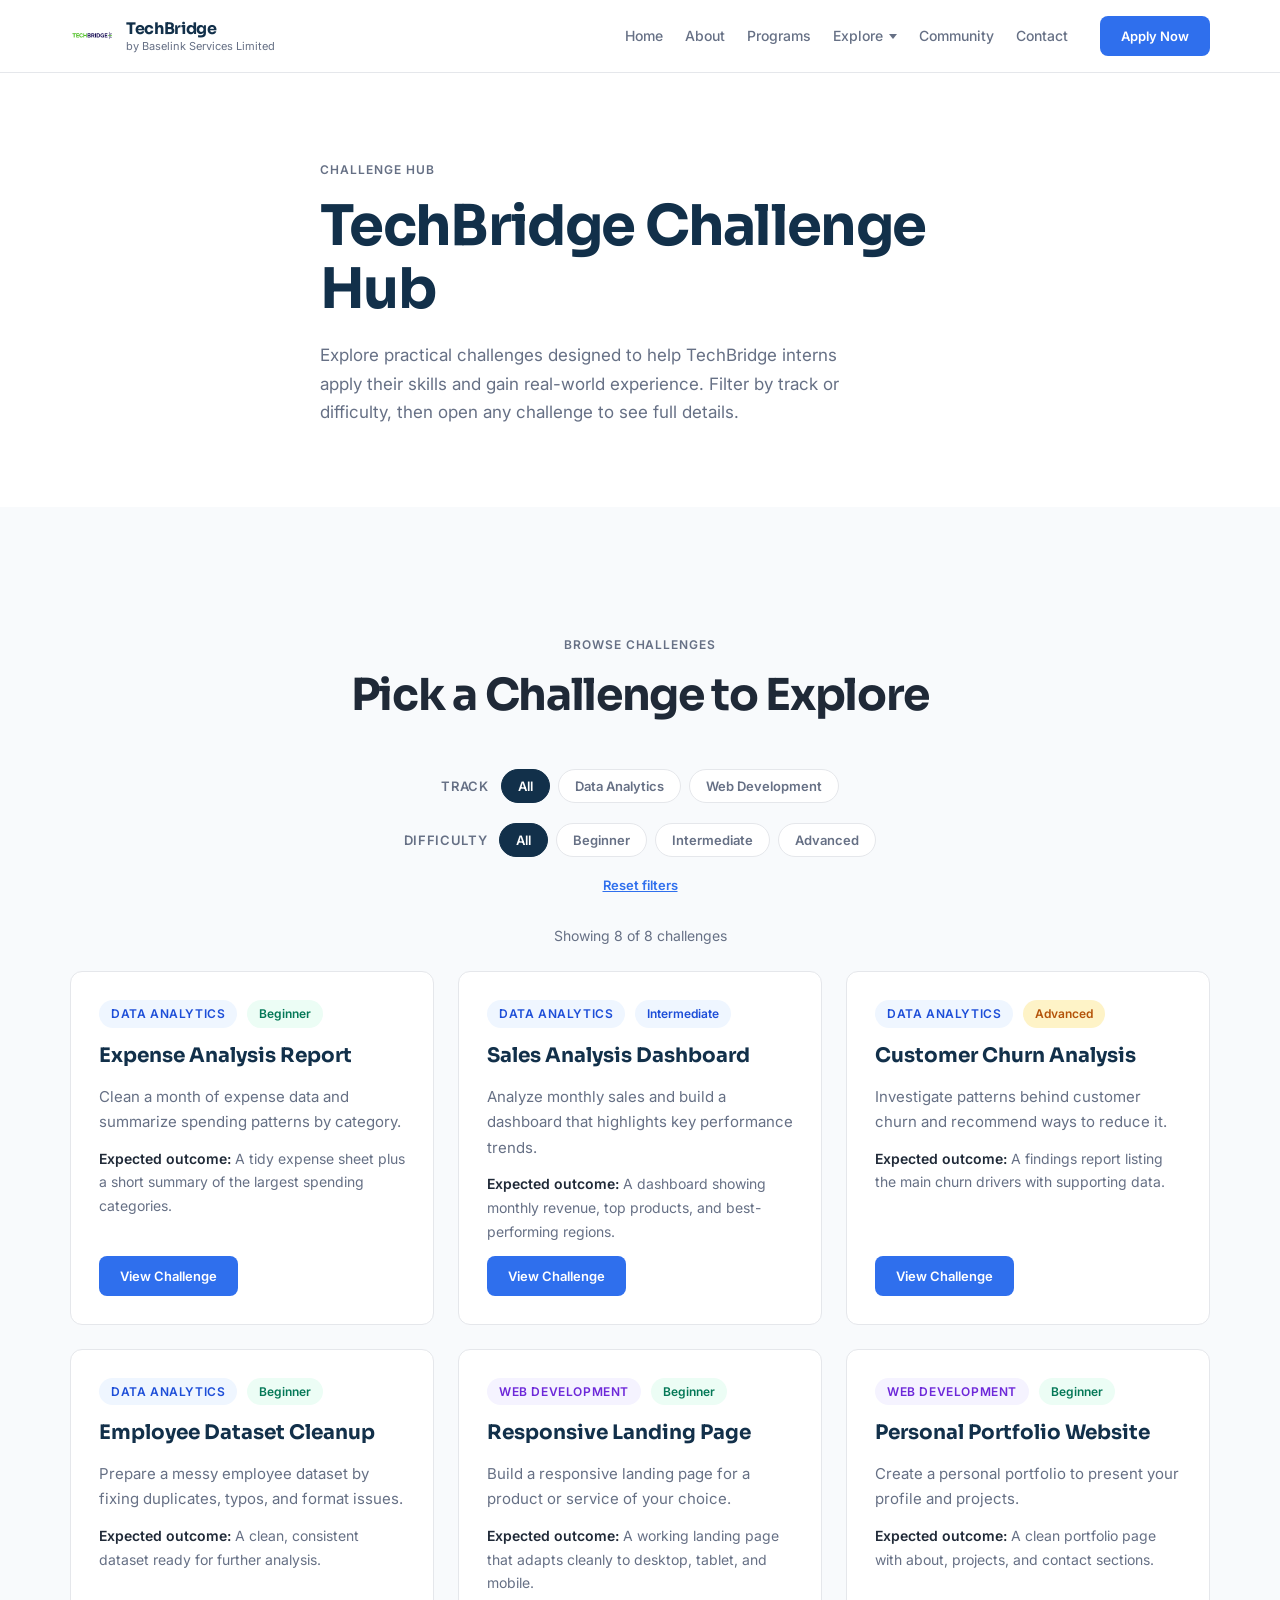
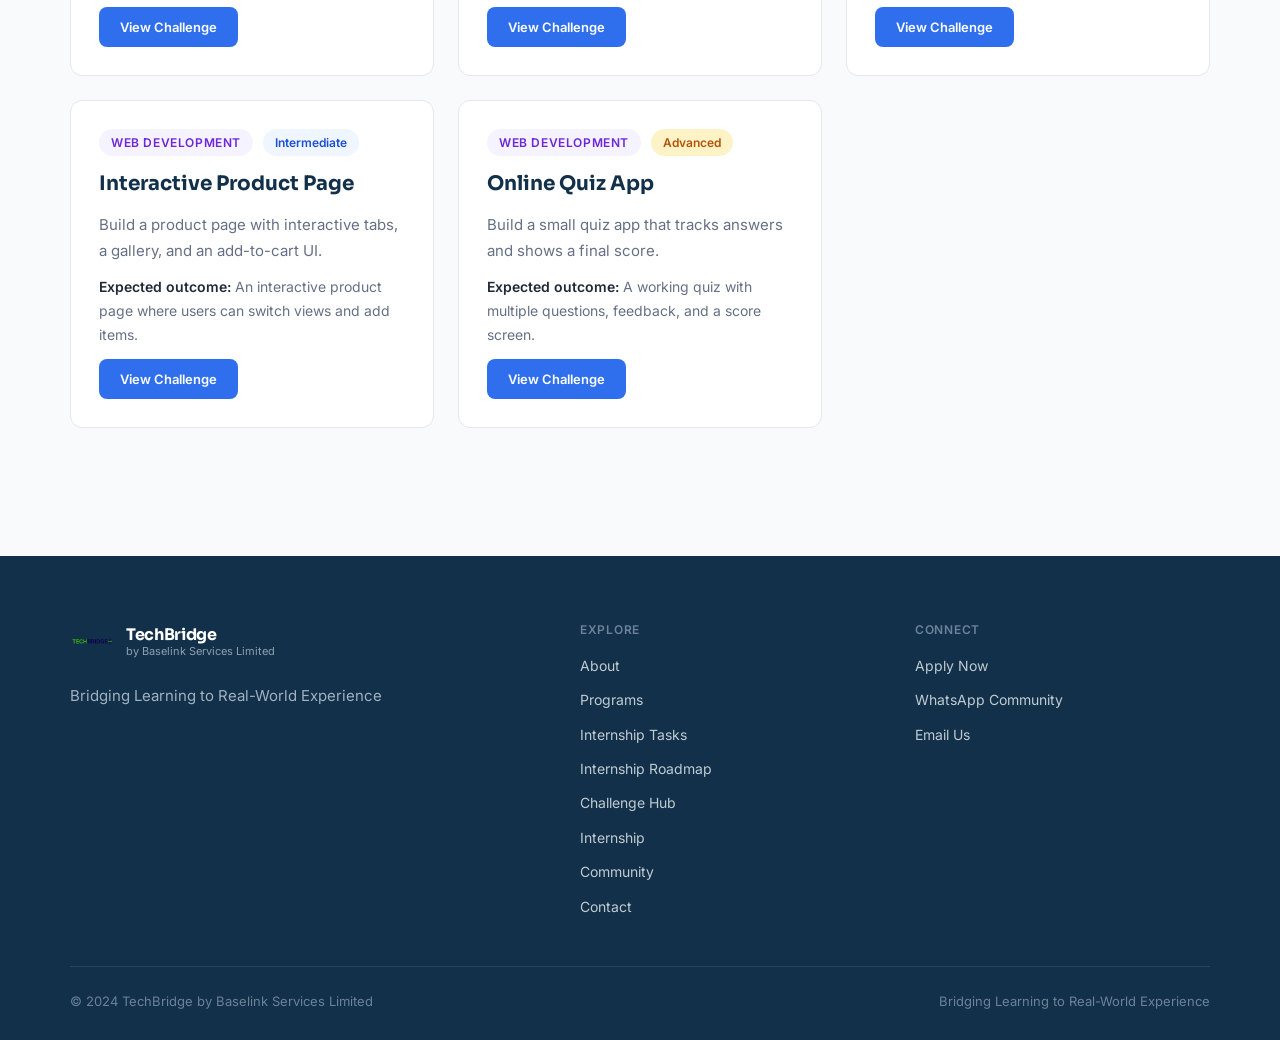
==== challenges.html @ 1da52ec4 "Add interactive challenge hub with filtering and detail modal" ====
<!DOCTYPE html>
<html lang="en">
<head>
  <meta charset="UTF-8" />
  <meta name="viewport" content="width=device-width, initial-scale=1.0" />
  <meta name="description" content="Explore the TechBridge Challenge Hub — practical challenges for Data Analytics and Web Development interns." />
  <title>Challenge Hub | TechBridge</title>
  <link rel="preconnect" href="https://fonts.googleapis.com" />
  <link rel="preconnect" href="https://fonts.gstatic.com" crossorigin />
  <link href="https://fonts.googleapis.com/css2?family=Inter:wght@400;500;600&family=Sora:wght@500;600;700&display=swap" rel="stylesheet" />
  <link rel="stylesheet" href="style.css" />
</head>
<body>

  <header class="site-header" id="top">
    <div class="container nav-wrap">
      <a class="brand" href="index.html" aria-label="TechBridge home">
        <img class="brand-logo" src="images/techbridge-logo.png" alt="TechBridge logo" />
        <span class="brand-text">
          <strong>TechBridge</strong>
          <small>by Baselink Services Limited</small>
        </span>
      </a>

      <input type="checkbox" id="nav-toggle" class="nav-toggle-input" hidden />
      <label for="nav-toggle" class="nav-toggle" aria-label="Toggle navigation">
        <span></span><span></span><span></span>
      </label>

      <nav class="main-nav" aria-label="Main navigation">
        <a href="index.html">Home</a>
        <a href="index.html#about">About</a>
        <a href="programs.html">Programs</a>
        <div class="dropdown-wrap">
          <a class="nav-has-dropdown" role="button" tabindex="0" aria-haspopup="true">Explore</a>
          <div class="dropdown">
            <a href="tasks.html">Tasks</a>
            <a href="roadmap.html">Roadmap</a>
            <a href="challenges.html" class="active">Challenges</a>
            <a href="index.html#internship">Internship</a>
          </div>
        </div>
        <a href="index.html#community">Community</a>
        <a href="index.html#contact">Contact</a>
      </nav>

      <a class="btn btn-primary btn-sm nav-cta" href="https://forms.gle/8EbdSy5ttGfLZfjv5?utm_source=chatgpt.com" target="_blank" rel="noopener noreferrer">
        Apply Now
      </a>
    </div>
  </header>

  <main>

    <section class="pg-hero">
      <div class="container pg-hero-inner reveal">
        <p class="label">CHALLENGE HUB</p>
        <h1>TechBridge Challenge Hub</h1>
        <p class="pg-hero-desc">Explore practical challenges designed to help TechBridge interns apply their skills and gain real-world experience. Filter by track or difficulty, then open any challenge to see full details.</p>
      </div>
    </section>

    <section class="section chhub" id="challenges">
      <div class="container">
        <div class="section-header-centered reveal">
          <p class="label">BROWSE CHALLENGES</p>
          <h2>Pick a Challenge to Explore</h2>
        </div>

        <!-- Filters -->
        <div class="ch-filters reveal">
          <div class="ch-filter-group">
            <span class="ch-filter-label">Track</span>
            <div class="ch-filter-btns" id="track-filter">
              <button class="ch-filter-btn active" type="button" data-track="all">All</button>
              <button class="ch-filter-btn" type="button" data-track="data-analytics">Data Analytics</button>
              <button class="ch-filter-btn" type="button" data-track="web-development">Web Development</button>
            </div>
          </div>
          <div class="ch-filter-group">
            <span class="ch-filter-label">Difficulty</span>
            <div class="ch-filter-btns" id="difficulty-filter">
              <button class="ch-filter-btn active" type="button" data-difficulty="all">All</button>
              <button class="ch-filter-btn" type="button" data-difficulty="beginner">Beginner</button>
              <button class="ch-filter-btn" type="button" data-difficulty="intermediate">Intermediate</button>
              <button class="ch-filter-btn" type="button" data-difficulty="advanced">Advanced</button>
            </div>
          </div>
          <button class="ch-reset" type="button" id="reset-filters">Reset filters</button>
        </div>

        <p class="ch-count reveal" id="ch-count">Showing 8 of 8 challenges</p>

        <!-- Challenge cards render here -->
        <div class="ch-grid reveal-child" id="ch-grid"></div>
        <p class="ch-empty" id="ch-empty" hidden>No challenges match your filters. Try a different combination.</p>
      </div>
    </section>

  </main>

  <!-- Challenge detail modal -->
  <div class="modal" id="modal" hidden>
    <div class="modal-overlay" id="modal-overlay"></div>
    <div class="modal-content">
      <button class="modal-close" id="modal-close" type="button" aria-label="Close">&times;</button>
      <div id="modal-body"></div>
    </div>
  </div>

  <footer class="site-footer">
    <div class="container footer-top">
      <div class="footer-brand">
        <a class="brand" href="index.html">
          <img class="brand-logo" src="images/techbridge-logo.png" alt="TechBridge logo" />
          <span class="brand-text">
            <strong>TechBridge</strong>
            <small>by Baselink Services Limited</small>
          </span>
        </a>
        <p class="footer-tagline">Bridging Learning to Real-World Experience</p>
      </div>
      <div class="footer-links">
        <div class="footer-col">
          <span class="footer-col-title">Explore</span>
          <a href="index.html#about">About</a>
          <a href="programs.html">Programs</a>
          <a href="tasks.html">Internship Tasks</a>
          <a href="roadmap.html">Internship Roadmap</a>
          <a href="challenges.html">Challenge Hub</a>
          <a href="index.html#internship">Internship</a>
          <a href="index.html#community">Community</a>
          <a href="index.html#contact">Contact</a>
        </div>
        <div class="footer-col">
          <span class="footer-col-title">Connect</span>
          <a href="https://forms.gle/8EbdSy5ttGfLZfjv5?utm_source=chatgpt.com" target="_blank" rel="noopener noreferrer">Apply Now</a>
          <a href="https://chat.whatsapp.com/FqpBvYS4oaK32cXDxc8JIS?utm_source=chatgpt.com" target="_blank" rel="noopener noreferrer">WhatsApp Community</a>
          <a href="mailto:techbridgebaslink@gmail.com">Email Us</a>
        </div>
      </div>
    </div>
    <div class="container footer-bottom">
      <span>&copy; 2024 TechBridge by Baselink Services Limited</span>
      <span>Bridging Learning to Real-World Experience</span>
    </div>
  </footer>

  <script src="challenges.js"></script>

</body>
</html>
---- style.css ----
:root {
  --navy: #12304A;
  --blue: #2F6FED;
  --blue-hover: #2558C4;
  --bg: #F8FAFC;
  --white: #FFFFFF;
  --ink: #1F2937;
  --muted: #667085;
  --border: #E5E7EB;
  --border-light: #F0F1F3;

  --font: 'Inter', 'Segoe UI', system-ui, -apple-system, sans-serif;
  --font-heading: 'Sora', 'Inter', 'Segoe UI', system-ui, -apple-system, sans-serif;
  --container: 1140px;
  --section-py: clamp(80px, 10vw, 140px);
}

*, *::before, *::after { box-sizing: border-box; margin: 0; padding: 0; }

html { scroll-behavior: smooth; -webkit-text-size-adjust: 100%; }

body {
  font-family: var(--font);
  color: var(--ink);
  background: var(--bg);
  line-height: 1.6;
  min-width: 320px;
  overflow-x: hidden;
  -webkit-font-smoothing: antialiased;
}

a { color: inherit; text-decoration: none; }
img { display: block; max-width: 100%; }

h1, h2, h3, h4, h5, h6 {
  font-family: var(--font-heading);
}

:focus-visible {
  outline: 2px solid var(--blue);
  outline-offset: 3px;
}

.container {
  width: min(var(--container), calc(100% - 48px));
  margin: 0 auto;
}

.label {
  display: block;
  margin-bottom: 16px;
  color: var(--muted);
  font-size: 12px;
  font-weight: 600;
  letter-spacing: 0.08em;
  text-transform: uppercase;
}

.label-dark {
  color: var(--ink);
  opacity: 0.5;
}

.section {
  padding: var(--section-py) 0;
}

.section h2 {
  font-size: clamp(32px, 4.2vw, 44px);
  font-weight: 700;
  line-height: 1.15;
  letter-spacing: -0.03em;
  color: var(--ink);
}

.section-desc {
  max-width: 300px;
  color: var(--muted);
  font-size: 15px;
  line-height: 1.7;
}

/* Buttons */

.btn {
  display: inline-flex;
  align-items: center;
  justify-content: center;
  gap: 8px;
  height: 48px;
  padding: 0 28px;
  border: 1px solid transparent;
  border-radius: 8px;
  font-family: var(--font);
  font-size: 14px;
  font-weight: 600;
  cursor: pointer;
  transition: background 0.2s, border-color 0.2s, color 0.2s, transform 0.15s;
}

.btn:hover { transform: translateY(-1px); }

.btn-sm { height: 40px; padding: 0 20px; font-size: 13px; }

.btn-primary {
  background: var(--blue);
  color: var(--white);
}
.btn-primary:hover { background: var(--blue-hover); }

.btn-outline {
  border-color: var(--border);
  color: var(--ink);
  background: var(--white);
}
.btn-outline:hover { border-color: var(--blue); color: var(--blue); }

.btn-white {
  background: var(--white);
  color: var(--navy);
}
.btn-white:hover { background: #F1F5F9; }

/* Header */

.site-header {
  position: fixed;
  top: 0; left: 0; right: 0;
  z-index: 100;
  background: rgba(255, 255, 255, 0.95);
  backdrop-filter: blur(12px);
  -webkit-backdrop-filter: blur(12px);
  border-bottom: 1px solid var(--border);
}

.nav-wrap {
  height: 72px;
  display: flex;
  align-items: center;
  gap: 32px;
}

.brand {
  display: flex;
  align-items: center;
  gap: 12px;
  flex-shrink: 0;
}

.brand-logo {
  width: 44px;
  height: 44px;
  object-fit: contain;
}

.brand-text {
  display: flex;
  flex-direction: column;
  gap: 1px;
  line-height: 1.2;
}

.brand-text strong {
  font-family: var(--font-heading);
  font-size: 16px;
  font-weight: 700;
  letter-spacing: -0.02em;
  color: var(--navy);
}

.brand-text small {
  font-size: 11px;
  color: var(--muted);
}

.main-nav {
  display: flex;
  align-items: center;
  gap: 22px;
  margin-left: auto;
}

.main-nav a {
  font-size: 14px;
  font-weight: 500;
  color: var(--muted);
  transition: color 0.2s;
}

.main-nav a:hover { color: var(--ink); }

.nav-cta { flex-shrink: 0; }

/* Dropdown navigation */

.dropdown-wrap { position: relative; }

.nav-has-dropdown {
  display: inline-flex;
  align-items: center;
  gap: 6px;
  cursor: pointer;
}

.nav-has-dropdown::after {
  content: '';
  width: 0;
  height: 0;
  border-left: 4px solid transparent;
  border-right: 4px solid transparent;
  border-top: 5px solid currentColor;
  transition: transform 0.2s;
}

.dropdown-wrap:hover .nav-has-dropdown::after { transform: rotate(180deg); }

.dropdown {
  position: absolute;
  top: calc(100% + 14px);
  left: 50%;
  transform: translateX(-50%) translateY(6px);
  background: var(--white);
  border: 1px solid var(--border);
  border-radius: 10px;
  min-width: 190px;
  padding: 8px;
  box-shadow: 0 12px 32px rgba(18, 48, 74, 0.12);
  opacity: 0;
  visibility: hidden;
  transition: opacity 0.2s, visibility 0.2s, transform 0.2s;
  z-index: 102;
}

.dropdown-wrap:hover .dropdown,
.dropdown-wrap:focus-within .dropdown {
  opacity: 1;
  visibility: visible;
  transform: translateX(-50%) translateY(0);
}

.dropdown a {
  display: block;
  padding: 10px 14px;
  border-radius: 8px;
  font-size: 14px;
  white-space: nowrap;
}

.dropdown a:hover { background: var(--bg); color: var(--ink); }
.dropdown .active { color: var(--blue); }

.nav-toggle { display: none; }

/* Hero */

.hero {
  padding: 160px 0 100px;
  background: var(--white);
}

.hero-grid {
  display: grid;
  grid-template-columns: 1fr 1fr;
  gap: 80px;
  align-items: center;
}

.hero-content .label {
  color: var(--muted);
}

.hero h1 {
  font-size: clamp(36px, 5vw, 56px);
  font-weight: 700;
  line-height: 1.12;
  letter-spacing: -0.03em;
  color: var(--navy);
  margin-bottom: 24px;
}

.hero-desc {
  font-size: 17px;
  line-height: 1.7;
  color: var(--muted);
  max-width: 460px;
  margin-bottom: 36px;
}

.hero-actions {
  display: flex;
  gap: 12px;
  flex-wrap: wrap;
}

.hero-visual {
  display: flex;
  justify-content: center;
  align-items: center;
}

.hero-card {
  background: var(--bg);
  border: 1px solid var(--border);
  border-radius: 12px;
  padding: 40px 36px;
  max-width: 380px;
  width: 100%;
}

.hero-logo {
  width: 120px;
  height: 120px;
  object-fit: contain;
  margin: 0 auto 24px;
}

.hero-card-label {
  font-family: var(--font-heading);
  font-size: 18px;
  font-weight: 700;
  color: var(--navy);
  margin-bottom: 12px;
}

.hero-card-text {
  font-size: 15px;
  line-height: 1.7;
  color: var(--muted);
}

/* About */

.about { background: var(--bg); }

.about-grid {
  display: grid;
  grid-template-columns: 1fr 1fr;
  gap: 80px;
  align-items: start;
}

.about-left h2 {
  font-size: clamp(30px, 4vw, 42px);
}

.about-right {
  padding-top: 8px;
}

.about-lead {
  font-size: 18px;
  font-weight: 500;
  line-height: 1.6;
  margin-bottom: 16px;
  color: var(--ink);
}

.about-right p {
  color: var(--muted);
  font-size: 15px;
  line-height: 1.75;
}

.principles {
  display: grid;
  grid-template-columns: repeat(3, 1fr);
  gap: 32px;
  margin-top: 64px;
  padding-top: 32px;
  border-top: 1px solid var(--border);
}

.principle {
  display: flex;
  align-items: center;
  gap: 16px;
}

.principle-num {
  font-size: 13px;
  font-weight: 600;
  color: var(--muted);
  font-variant-numeric: tabular-nums;
}

.principle span:last-child {
  font-size: 15px;
  font-weight: 600;
  color: var(--navy);
}

/* Programs */

.programs { background: var(--white); }

.section-header {
  display: flex;
  align-items: flex-end;
  justify-content: space-between;
  gap: 40px;
  margin-bottom: 48px;
}

.section-header-centered {
  text-align: center;
  margin-bottom: 48px;
}

.section-header-centered h2 {
  margin-top: 8px;
}

.program-grid {
  display: grid;
  grid-template-columns: repeat(2, 1fr);
  gap: 24px;
}

.program-card {
  background: var(--white);
  border: 1px solid var(--border);
  border-radius: 10px;
  padding: 36px 32px;
  transition: border-color 0.2s, transform 0.15s;
}

.program-card:hover {
  border-color: var(--blue);
  transform: translateY(-2px);
}

.program-card h3 {
  font-size: 22px;
  font-weight: 700;
  color: var(--navy);
  margin-bottom: 12px;
}

.program-card p {
  font-size: 15px;
  line-height: 1.7;
  color: var(--muted);
  margin-bottom: 20px;
}

.card-link {
  font-size: 14px;
  font-weight: 600;
  color: var(--blue);
  transition: color 0.2s;
}

.card-link:hover { color: var(--blue-hover); }

/* Internship */

.internship {
  padding: var(--section-py) 0;
  background: var(--navy);
  color: var(--white);
}

.internship-grid {
  display: grid;
  grid-template-columns: 1fr 1fr;
  gap: 80px;
  align-items: start;
}

.internship-left h2 {
  font-size: clamp(30px, 4vw, 42px);
  font-weight: 700;
  line-height: 1.15;
  letter-spacing: -0.03em;
  margin-bottom: 20px;
}

.internship-left p {
  color: #A0B1C0;
  font-size: 15px;
  line-height: 1.75;
}

.internship-right {
  display: flex;
  flex-direction: column;
  gap: 28px;
}

.benefit {
  display: flex;
  flex-direction: column;
  gap: 6px;
}

.benefit strong {
  font-size: 15px;
  font-weight: 600;
}

.benefit span {
  font-size: 14px;
  line-height: 1.65;
  color: #A0B1C0;
}

.internship .btn { margin-top: 12px; }

/* Why TechBridge */

.why { background: var(--bg); }

.why-grid {
  display: grid;
  grid-template-columns: repeat(4, 1fr);
  gap: 32px;
}

.why-item h3 {
  font-size: 16px;
  font-weight: 700;
  color: var(--navy);
  margin-bottom: 8px;
}

.why-item p {
  font-size: 14px;
  line-height: 1.7;
  color: var(--muted);
}

/* CTA */

.cta {
  padding: var(--section-py) 0;
  background: var(--navy);
  color: var(--white);
}

.cta-inner {
  text-align: center;
  display: flex;
  flex-direction: column;
  align-items: center;
}

.cta h2 {
  font-size: clamp(28px, 4vw, 42px);
  font-weight: 700;
  line-height: 1.15;
  letter-spacing: -0.03em;
  margin-bottom: 16px;
}

.cta p {
  color: #A0B1C0;
  font-size: 16px;
  line-height: 1.7;
  margin-bottom: 32px;
}

/* Community */

.community { background: var(--white); }

.community-inner {
  display: grid;
  grid-template-columns: 1fr 1fr;
  gap: 80px;
  align-items: center;
}

.community-right {
  max-width: 420px;
}

.community-right p {
  font-size: 15px;
  line-height: 1.75;
  color: var(--muted);
  margin-bottom: 28px;
}

/* Contact */

.contact {
  padding: 80px 0;
  background: var(--bg);
  border-top: 1px solid var(--border);
}

.contact-inner {
  display: flex;
  align-items: flex-end;
  justify-content: space-between;
  gap: 32px;
  flex-wrap: wrap;
}

.contact h2 {
  font-size: clamp(32px, 4.5vw, 48px);
  font-weight: 700;
  line-height: 1.1;
  letter-spacing: -0.03em;
}

.email-link {
  font-size: clamp(16px, 2vw, 22px);
  font-weight: 600;
  color: var(--blue);
  border-bottom: 2px solid var(--blue);
  padding-bottom: 4px;
  transition: opacity 0.2s;
}

.email-link:hover { opacity: 0.75; }

/* Footer */

.site-footer {
  padding: 64px 0 28px;
  background: var(--navy);
  color: var(--white);
}

.footer-top {
  display: grid;
  grid-template-columns: 1fr 1.4fr;
  gap: 60px;
  padding-bottom: 48px;
  border-bottom: 1px solid rgba(255, 255, 255, 0.1);
}

.footer-brand .brand { margin-bottom: 20px; }
.footer-brand .brand-text strong { color: var(--white); }
.footer-brand .brand-text small { color: #8CA0AD; }

.footer-tagline {
  color: #A0B1C0;
  font-size: 15px;
  line-height: 1.6;
}

.footer-links {
  display: grid;
  grid-template-columns: repeat(2, 1fr);
  gap: 40px;
}

.footer-col {
  display: flex;
  flex-direction: column;
  gap: 12px;
}

.footer-col-title {
  font-size: 12px;
  font-weight: 600;
  letter-spacing: 0.06em;
  text-transform: uppercase;
  color: #6B8299;
  margin-bottom: 4px;
}

.footer-col a {
  font-size: 14px;
  color: #C0CBD1;
  transition: color 0.2s;
}

.footer-col a:hover { color: var(--white); }

.footer-bottom {
  display: flex;
  justify-content: space-between;
  gap: 20px;
  padding-top: 24px;
  font-size: 13px;
  color: #6B8299;
}

/* Responsive */

@media (max-width: 900px) {
  .container { width: min(100% - 40px, 680px); }

  .nav-wrap { gap: 16px; height: 64px; }

  .main-nav {
    position: fixed;
    top: 64px; left: 0; right: 0;
    flex-direction: column;
    gap: 0;
    background: var(--white);
    border-bottom: 1px solid var(--border);
    max-height: 0;
    overflow: hidden;
    transition: max-height 0.3s ease;
  }

  .main-nav a {
    width: 100%;
    padding: 16px 24px;
    border-bottom: 1px solid var(--border-light);
    font-size: 15px;
  }

  .nav-toggle {
    display: flex;
    flex-direction: column;
    gap: 5px;
    cursor: pointer;
    margin-left: auto;
    padding: 8px;
    z-index: 101;
  }

  .nav-toggle span {
    display: block;
    width: 22px; height: 2px;
    background: var(--ink);
    border-radius: 2px;
    transition: transform 0.25s, opacity 0.25s;
  }

  .nav-toggle-input:checked ~ .main-nav { max-height: 600px; }
  .nav-toggle-input:checked ~ .nav-toggle span:nth-child(1) { transform: translateY(7px) rotate(45deg); }
  .nav-toggle-input:checked ~ .nav-toggle span:nth-child(2) { opacity: 0; }
  .nav-toggle-input:checked ~ .nav-toggle span:nth-child(3) { transform: translateY(-7px) rotate(-45deg); }

  .nav-cta { display: none; }

  .dropdown-wrap { width: 100%; }

  .dropdown {
    position: static;
    transform: none;
    opacity: 1;
    visibility: visible;
    box-shadow: none;
    border: 0;
    padding: 0 0 0 16px;
    transition: none;
  }

  .dropdown a { padding: 12px 24px; }

  .hero { padding-top: 130px; }
  .hero-grid { grid-template-columns: 1fr; gap: 48px; }

  .about-grid { grid-template-columns: 1fr; gap: 32px; }
  .about-left h2 { margin-top: 8px; }

  .section-header { flex-direction: column; align-items: flex-start; gap: 16px; }

  .program-grid { grid-template-columns: 1fr; }

  .internship-grid { grid-template-columns: 1fr; gap: 48px; }

  .why-grid { grid-template-columns: repeat(2, 1fr); gap: 40px 32px; }

  .community-inner { grid-template-columns: 1fr; gap: 32px; }

  .contact-inner { flex-direction: column; align-items: flex-start; }

  .footer-top { grid-template-columns: 1fr; gap: 40px; }
}

@media (max-width: 520px) {
  .container { width: calc(100% - 32px); }

  .brand-logo { width: 38px; height: 38px; }
  .brand-text strong { font-size: 15px; }
  .brand-text small { font-size: 10px; }

  .hero { padding-top: 110px; padding-bottom: 64px; }
  .hero h1 { font-size: 32px; }
  .hero-desc { font-size: 15px; }
  .hero-actions { flex-direction: column; }
  .hero-actions .btn { width: 100%; }

  .section h2 { font-size: 28px; }
  .section-desc { font-size: 14px; }

  .principles { grid-template-columns: 1fr; gap: 20px; }

  .program-card { padding: 28px 24px; }
  .program-card h3 { font-size: 20px; }

  .internship-left h2 { font-size: 28px; }

  .why-grid { grid-template-columns: 1fr; gap: 32px; }

  .cta h2 { font-size: 28px; }

  .footer-links { grid-template-columns: 1fr; gap: 28px; }
  .footer-bottom { flex-direction: column; gap: 8px; text-align: center; }
}

/* Programs Page */

.pg-hero {
  padding: 160px 0 80px;
  background: var(--white);
}

.pg-hero-inner {
  max-width: 640px;
}

.pg-hero h1 {
  font-size: clamp(36px, 5vw, 56px);
  font-weight: 700;
  line-height: 1.12;
  letter-spacing: -0.03em;
  color: var(--navy);
  margin-bottom: 20px;
}

.pg-hero-desc {
  font-size: 17px;
  line-height: 1.7;
  color: var(--muted);
  max-width: 520px;
}

.pg-overview { background: var(--bg); }

.pg-overview-inner {
  display: grid;
  grid-template-columns: 1fr 1fr;
  gap: 80px;
  align-items: start;
}

.pg-overview-left h2 {
  font-size: clamp(30px, 4vw, 42px);
}

.pg-overview-lead {
  font-size: 18px;
  font-weight: 500;
  line-height: 1.6;
  margin-bottom: 16px;
  color: var(--ink);
}

.pg-overview-right p {
  color: var(--muted);
  font-size: 15px;
  line-height: 1.75;
}

.pg-program { background: var(--white); }
.pg-program-alt { background: var(--bg); }

.pg-program-grid {
  display: grid;
  grid-template-columns: 1fr 1fr;
  gap: 80px;
  align-items: start;
}

.pg-program-tag {
  display: inline-block;
  font-size: 12px;
  font-weight: 600;
  letter-spacing: 0.08em;
  text-transform: uppercase;
  color: var(--blue);
  margin-bottom: 16px;
}

.pg-program-info h2 {
  font-size: clamp(30px, 4vw, 42px);
  font-weight: 700;
  line-height: 1.15;
  letter-spacing: -0.03em;
  color: var(--navy);
  margin-bottom: 20px;
}

.pg-program-desc {
  font-size: 17px;
  line-height: 1.7;
  color: var(--ink);
  margin-bottom: 12px;
}

.pg-program-body {
  font-size: 15px;
  line-height: 1.75;
  color: var(--muted);
  margin-bottom: 32px;
}

.pg-program-skills {
  background: var(--white);
  border: 1px solid var(--border);
  border-radius: 12px;
  padding: 36px 32px;
}

.pg-program-alt .pg-program-skills {
  background: var(--white);
}

.pg-program-skills h3 {
  font-size: 18px;
  font-weight: 700;
  color: var(--navy);
  margin-bottom: 28px;
}

.pg-skill-list {
  list-style: none;
  display: flex;
  flex-direction: column;
  gap: 24px;
}

.pg-skill-list li {
  display: flex;
  gap: 16px;
  align-items: flex-start;
}

.pg-skill-icon {
  flex-shrink: 0;
  width: 40px;
  height: 40px;
  background: var(--bg);
  border-radius: 8px;
  display: flex;
  align-items: center;
  justify-content: center;
  color: var(--blue);
}

.pg-program-alt .pg-skill-icon {
  background: #EEF2FF;
}

.pg-skill-list strong {
  display: block;
  font-size: 15px;
  font-weight: 600;
  color: var(--ink);
  margin-bottom: 2px;
}

.pg-skill-list span {
  font-size: 14px;
  line-height: 1.6;
  color: var(--muted);
}

.pg-compare { background: var(--bg); }

.pg-compare-grid {
  display: grid;
  grid-template-columns: repeat(2, 1fr);
  gap: 24px;
}

.pg-compare-card {
  background: var(--white);
  border: 1px solid var(--border);
  border-radius: 12px;
  overflow: hidden;
  transition: border-color 0.2s, transform 0.15s;
}

.pg-compare-card:hover {
  border-color: var(--blue);
  transform: translateY(-2px);
}

.pg-compare-header {
  padding: 32px 32px 24px;
  border-bottom: 1px solid var(--border);
}

.pg-compare-header h3 {
  font-size: 22px;
  font-weight: 700;
  color: var(--navy);
  margin-bottom: 8px;
}

.pg-compare-header p {
  font-size: 15px;
  line-height: 1.6;
  color: var(--muted);
}

.pg-compare-body {
  padding: 24px 32px 32px;
  display: flex;
  flex-direction: column;
  gap: 20px;
}

.pg-compare-btn {
  margin-top: 8px;
  width: 100%;
}

.pg-compare-item {
  display: flex;
  flex-direction: column;
  gap: 4px;
}

.pg-compare-item strong {
  font-size: 13px;
  font-weight: 600;
  color: var(--ink);
  text-transform: uppercase;
  letter-spacing: 0.04em;
}

.pg-compare-item span {
  font-size: 15px;
  line-height: 1.6;
  color: var(--muted);
}

.cta-actions {
  display: flex;
  gap: 12px;
  flex-wrap: wrap;
}

.btn-outline-white {
  display: inline-flex;
  align-items: center;
  justify-content: center;
  height: 48px;
  padding: 0 28px;
  border: 1px solid rgba(255, 255, 255, 0.3);
  border-radius: 8px;
  color: var(--white);
  font-family: var(--font);
  font-size: 14px;
  font-weight: 600;
  transition: border-color 0.2s, background 0.2s;
}

.btn-outline-white:hover {
  border-color: var(--white);
  background: rgba(255, 255, 255, 0.08);
}

.main-nav .active {
  color: var(--ink);
}

/* Scroll Animations */

.reveal {
  opacity: 0;
  transform: translateY(24px);
  transition: opacity 0.5s ease, transform 0.5s ease;
}

.reveal.revealed {
  opacity: 1;
  transform: translateY(0);
}

.reveal-child > * {
  opacity: 0;
  transform: translateY(20px);
  transition: opacity 0.45s ease, transform 0.45s ease;
}

.reveal-child.revealed > * {
  opacity: 1;
  transform: translateY(0);
}

.reveal-child.revealed > *:nth-child(1) { transition-delay: 0s; }
.reveal-child.revealed > *:nth-child(2) { transition-delay: 0.08s; }
.reveal-child.revealed > *:nth-child(3) { transition-delay: 0.16s; }
.reveal-child.revealed > *:nth-child(4) { transition-delay: 0.24s; }
.reveal-child.revealed > *:nth-child(5) { transition-delay: 0.32s; }
.reveal-child.revealed > *:nth-child(6) { transition-delay: 0.40s; }
.reveal-child.revealed > *:nth-child(7) { transition-delay: 0.48s; }
.reveal-child.revealed > *:nth-child(8) { transition-delay: 0.56s; }

@media (prefers-reduced-motion: reduce) {
  .reveal, .reveal-child, .reveal-child > * {
    transition: none;
    opacity: 1;
    transform: none;
  }
}

/* Programs Page Responsive */

@media (max-width: 900px) {
  .pg-program-grid { grid-template-columns: 1fr; gap: 48px; }
  .pg-program-skills { padding-top: 0; }

  .pg-compare-grid { grid-template-columns: 1fr; }

  .pg-overview-inner { grid-template-columns: 1fr; gap: 24px; }
}

@media (max-width: 520px) {
  .pg-hero { padding-top: 120px; padding-bottom: 64px; }
  .pg-hero h1 { font-size: 32px; }
  .pg-hero-desc { font-size: 15px; }

  .pg-program-grid { gap: 40px; }
  .pg-program-skills { padding: 28px 24px; }
  .pg-skill-list { gap: 20px; }

  .pg-compare-header { padding: 28px 24px 20px; }
  .pg-compare-body { padding: 20px 24px 28px; }

  .cta-actions { flex-direction: column; width: 100%; }
  .cta-actions .btn { width: 100%; }
}

/* Type scale for tablet & mobile */

@media (max-width: 900px) {
  body { font-size: 16px; }

  .label { font-size: 13px; }
  .section-desc { font-size: 16px; }
  .about-right p { font-size: 16px; }
  .principle span:last-child { font-size: 16px; }

  .program-card p { font-size: 16px; }

  .internship-left p { font-size: 16px; }
  .benefit strong { font-size: 16px; }
  .benefit span { font-size: 15px; }

  .why-item p { font-size: 15px; }

  .cta p { font-size: 17px; }

  .community-right p { font-size: 16px; }

  .footer-tagline { font-size: 16px; }
  .footer-col a { font-size: 15px; }

  .pg-hero-desc { font-size: 18px; }
  .pg-overview-right p { font-size: 16px; }
  .pg-program-desc { font-size: 18px; }
  .pg-program-body { font-size: 16px; }
  .pg-skill-list strong { font-size: 16px; }
  .pg-skill-list span { font-size: 15px; }
  .pg-compare-header p { font-size: 16px; }
  .pg-compare-item span { font-size: 16px; }
}

@media (max-width: 520px) {
  .main-nav a { font-size: 16px; }

  .hero-desc { font-size: 16px; }
  .section-desc { font-size: 15px; }

  .pg-program-tag { font-size: 13px; }
  .pg-hero h1 { font-size: 30px; }
  .pg-hero-desc { font-size: 16px; }
  .pg-overview-lead { font-size: 17px; }
  .pg-program-info h2 { font-size: 28px; }
  .pg-program-desc { font-size: 16px; }
  .pg-compare-item span { font-size: 15px; }
}

/* Internship Tasks Page */

.ts-stats {
  padding: 0;
  background: var(--white);
}

.ts-stats-grid {
  display: grid;
  grid-template-columns: repeat(4, 1fr);
  border: 1px solid var(--border);
  border-radius: 12px;
  overflow: hidden;
}

.ts-stat {
  padding: 32px 24px;
  text-align: center;
  border-right: 1px solid var(--border);
}

.ts-stat:last-child { border-right: 0; }

.ts-stat strong {
  display: block;
  font-family: var(--font-heading);
  font-size: clamp(32px, 4vw, 44px);
  font-weight: 700;
  line-height: 1.1;
  letter-spacing: -0.03em;
  color: var(--navy);
  margin-bottom: 6px;
}

.ts-stat span {
  font-size: 14px;
  color: var(--muted);
}

.tasks { background: var(--bg); }

.tasks-intro {
  max-width: 460px;
  margin: 12px auto 0;
  color: var(--muted);
  font-size: 15px;
  line-height: 1.7;
}

.timeline {
  position: relative;
  max-width: 820px;
  margin: 48px auto 0;
}

.timeline::before {
  content: '';
  position: absolute;
  top: 0; bottom: 0; left: 50%;
  width: 2px;
  background: var(--border);
  transform: translateX(-50%);
}

.timeline-item {
  position: relative;
  width: 50%;
  padding: 0 40px 48px;
}

.timeline-item:nth-child(odd) { left: 0; }
.timeline-item:nth-child(even) { left: 50%; }

.timeline-item:last-child { padding-bottom: 8px; }

.timeline-node {
  position: absolute;
  top: 0;
  z-index: 1;
  width: 44px;
  height: 44px;
  border-radius: 50%;
  background: var(--blue);
  color: var(--white);
  font-family: var(--font-heading);
  font-size: 16px;
  font-weight: 700;
  display: flex;
  align-items: center;
  justify-content: center;
  border: 4px solid var(--bg);
  box-shadow: 0 0 0 2px var(--border);
}

.timeline-item:nth-child(odd) .timeline-node { right: -22px; }
.timeline-item:nth-child(even) .timeline-node { left: -22px; }

.timeline-card {
  background: var(--white);
  border: 1px solid var(--border);
  border-radius: 12px;
  padding: 28px 28px 26px;
  transition: border-color 0.2s, transform 0.15s;
}

.timeline-card:hover {
  border-color: var(--blue);
  transform: translateY(-2px);
}

.timeline-card-top {
  display: flex;
  align-items: center;
  gap: 12px;
  margin-bottom: 14px;
  flex-wrap: wrap;
}

.task-day {
  font-family: var(--font-heading);
  font-size: 13px;
  font-weight: 600;
  color: var(--blue);
  letter-spacing: 0.02em;
}

.task-status {
  font-size: 11px;
  font-weight: 600;
  text-transform: uppercase;
  letter-spacing: 0.05em;
  padding: 4px 10px;
  border-radius: 999px;
}

.status-completed { background: #ECFDF5; color: #047857; }
.status-current { background: #EFF6FF; color: #1D4ED8; }
.status-upcoming { background: #F3F4F6; color: #6B7280; }

.timeline-card h3 {
  font-size: 18px;
  font-weight: 700;
  color: var(--navy);
  margin-bottom: 8px;
}

.timeline-card p {
  font-size: 14px;
  line-height: 1.7;
  color: var(--muted);
  margin-bottom: 16px;
}

.difficulty {
  display: inline-block;
  font-size: 12px;
  font-weight: 600;
  padding: 4px 12px;
  border-radius: 999px;
}

.difficulty-beginner { background: #ECFDF5; color: #047857; }
.difficulty-mid { background: #CCFBF1; color: #0F766E; }
.difficulty-intermediate { background: #EFF6FF; color: #1D4ED8; }
.difficulty-advanced { background: #FEF3C7; color: #B45309; }

.legend {
  display: flex;
  justify-content: center;
  align-items: center;
  gap: 24px;
  flex-wrap: wrap;
  margin-top: 40px;
}

.legend-item {
  display: inline-flex;
  align-items: center;
  gap: 8px;
  font-size: 13px;
  font-weight: 500;
  color: var(--muted);
}

.legend-dot {
  display: inline-block;
  width: 10px;
  height: 10px;
  border-radius: 50%;
}

.dot-completed, .dot-beginner { background: #10B981; }
.dot-current, .dot-intermediate { background: #2F6FED; }
.dot-upcoming { background: #D1D5DB; }
.dot-advanced { background: #F59E0B; }
.dot-progress { background: #14B8A6; }

.legend-divider {
  width: 1px;
  height: 18px;
  background: var(--border);
}

@media (max-width: 900px) {
  .ts-stats-grid { grid-template-columns: repeat(2, 1fr); }
  .ts-stat { border-bottom: 1px solid var(--border); }
  .ts-stat:nth-child(2) { border-right: 0; }
  .ts-stat:nth-child(3), .ts-stat:nth-child(4) { border-bottom: 0; }

  .timeline::before { left: 13px; transform: none; }

  .timeline-item,
  .timeline-item:nth-child(odd),
  .timeline-item:nth-child(even) {
    width: 100%;
    left: 0;
    padding: 0 0 32px 52px;
  }

  .timeline-item:nth-child(odd) .timeline-node,
  .timeline-item:nth-child(even) .timeline-node {
    left: -9px;
    right: auto;
  }
}

@media (max-width: 520px) {
  .ts-stats-grid { grid-template-columns: 1fr 1fr; }
  .ts-stat { padding: 24px 16px; }
  .ts-stat strong { font-size: 30px; }
  .ts-stat span { font-size: 13px; }

  .timeline-card { padding: 24px 20px; }
  .timeline-card h3 { font-size: 17px; }

  .legend { gap: 16px; }
}

/* Interactive Roadmap */

.roadmap { background: var(--bg); }

.track-switch {
  display: flex;
  justify-content: center;
  align-items: center;
  gap: 12px;
  flex-wrap: wrap;
  margin: 8px 0 32px;
}

.track-btn {
  font-family: var(--font-heading);
  font-size: 15px;
  font-weight: 600;
  padding: 14px 32px;
  border: 1px solid var(--border);
  border-radius: 10px;
  background: var(--white);
  color: var(--muted);
  cursor: pointer;
  transition: background 0.2s, color 0.2s, border-color 0.2s, transform 0.15s;
}

.track-btn:hover {
  border-color: var(--blue);
  color: var(--ink);
}

.track-btn.active {
  background: var(--blue);
  border-color: var(--blue);
  color: var(--white);
}

.track-current {
  display: flex;
  align-items: center;
  justify-content: center;
  gap: 12px;
  flex-wrap: wrap;
  background: var(--navy);
  color: var(--white);
  border-radius: 10px;
  padding: 16px 24px;
  margin: 0 0 40px;
}

.track-current-label {
  font-size: 13px;
  font-weight: 600;
  text-transform: uppercase;
  letter-spacing: 0.06em;
  color: #A0B1C0;
}

.track-current-name {
  font-family: var(--font-heading);
  font-size: 18px;
  font-weight: 700;
  text-transform: uppercase;
  letter-spacing: 0.02em;
}

@media (max-width: 520px) {
  .track-btn { width: 100%; padding: 13px 20px; }
  .track-current { text-align: center; }
}

/* Challenge Hub */

.chhub { background: var(--bg); }

.ch-filters {
  display: flex;
  flex-direction: column;
  align-items: center;
  gap: 20px;
  margin-bottom: 32px;
}

.ch-filter-group {
  display: flex;
  align-items: center;
  gap: 12px;
  flex-wrap: wrap;
  justify-content: center;
}

.ch-filter-label {
  font-size: 13px;
  font-weight: 600;
  text-transform: uppercase;
  letter-spacing: 0.05em;
  color: var(--muted);
}

.ch-filter-btns {
  display: flex;
  gap: 8px;
  flex-wrap: wrap;
}

.ch-filter-btn {
  padding: 8px 16px;
  border: 1px solid var(--border);
  border-radius: 999px;
  background: var(--white);
  color: var(--muted);
  font-family: var(--font);
  font-size: 13px;
  font-weight: 600;
  cursor: pointer;
  transition: background 0.2s, color 0.2s, border-color 0.2s;
}

.ch-filter-btn:hover { border-color: var(--blue); color: var(--ink); }

.ch-filter-btn.active {
  background: var(--navy);
  border-color: var(--navy);
  color: var(--white);
}

.ch-reset {
  font-family: var(--font);
  font-size: 13px;
  font-weight: 600;
  color: var(--blue);
  background: none;
  border: none;
  cursor: pointer;
  text-decoration: underline;
}

.ch-reset:hover { color: var(--blue-hover); }

.ch-count {
  text-align: center;
  font-size: 14px;
  color: var(--muted);
  margin-bottom: 24px;
}

.ch-grid {
  display: grid;
  grid-template-columns: repeat(auto-fill, minmax(300px, 1fr));
  gap: 24px;
}

.ch-empty {
  text-align: center;
  font-size: 15px;
  color: var(--muted);
  padding: 48px 12px;
}

.ch-card {
  display: flex;
  flex-direction: column;
  gap: 12px;
  background: var(--white);
  border: 1px solid var(--border);
  border-radius: 12px;
  padding: 28px;
  transition: border-color 0.2s, transform 0.15s, box-shadow 0.2s;
}

.ch-card:hover {
  border-color: var(--blue);
  transform: translateY(-2px);
  box-shadow: 0 10px 28px rgba(18, 48, 74, 0.08);
}

.ch-card-top {
  display: flex;
  align-items: center;
  gap: 10px;
  flex-wrap: wrap;
}

.ch-track {
  font-size: 12px;
  font-weight: 600;
  text-transform: uppercase;
  letter-spacing: 0.05em;
  padding: 4px 12px;
  border-radius: 999px;
}

.ch-track-da { background: #EFF6FF; color: #1D4ED8; }
.ch-track-wd { background: #F5F3FF; color: #6D28D9; }

.ch-card h3 {
  font-size: 20px;
  font-weight: 700;
  color: var(--navy);
}

.ch-desc {
  font-size: 15px;
  line-height: 1.7;
  color: var(--muted);
}

.ch-outcome {
  font-size: 14px;
  line-height: 1.7;
  color: var(--muted);
}

.ch-outcome strong {
  color: var(--ink);
  font-weight: 600;
}

.ch-card .btn { margin-top: auto; align-self: flex-start; }

/* Modal */

.modal {
  position: fixed;
  inset: 0;
  z-index: 200;
  display: flex;
  align-items: center;
  justify-content: center;
  padding: 24px;
}

.modal[hidden] { display: none; }

.modal-overlay {
  position: absolute;
  inset: 0;
  background: rgba(18, 48, 74, 0.55);
  backdrop-filter: blur(2px);
  -webkit-backdrop-filter: blur(2px);
}

.modal-content {
  position: relative;
  width: 100%;
  max-width: 560px;
  max-height: 85vh;
  overflow-y: auto;
  background: var(--white);
  border-radius: 14px;
  padding: 36px 32px 32px;
  box-shadow: 0 24px 64px rgba(18, 48, 74, 0.25);
  animation: modal-in 0.25s ease;
}

@keyframes modal-in {
  from { opacity: 0; transform: translateY(14px) scale(0.98); }
  to { opacity: 1; transform: none; }
}

.modal-close {
  position: absolute;
  top: 16px;
  right: 16px;
  width: 36px;
  height: 36px;
  border: none;
  border-radius: 50%;
  background: var(--bg);
  color: var(--muted);
  font-size: 22px;
  line-height: 1;
  cursor: pointer;
  transition: background 0.2s, color 0.2s;
}

.modal-close:hover { background: var(--border); color: var(--ink); }

.ch-modal-top {
  display: flex;
  gap: 10px;
  flex-wrap: wrap;
  margin-bottom: 14px;
}

.modal-content h3 {
  font-size: 24px;
  font-weight: 700;
  color: var(--navy);
  margin-bottom: 20px;
}

.ch-modal-section { margin-bottom: 18px; }

.ch-modal-section h4 {
  font-size: 13px;
  font-weight: 600;
  text-transform: uppercase;
  letter-spacing: 0.05em;
  color: var(--muted);
  margin-bottom: 4px;
}

.ch-modal-section p {
  font-size: 15px;
  line-height: 1.7;
  color: var(--ink);
}

.ch-modal-meta {
  font-size: 14px;
  color: var(--muted);
  margin-bottom: 18px;
}

.ch-modal-result {
  background: var(--bg);
  border: 1px solid var(--border);
  border-radius: 10px;
  padding: 16px;
  margin-bottom: 0;
}

.modal-open { overflow: hidden; }

@media (max-width: 520px) {
  .ch-filter-group { flex-direction: column; align-items: center; }
  .ch-filter-btns { justify-content: center; }
  .ch-card { padding: 24px 20px; }
  .modal-content { padding: 28px 20px 24px; }
}
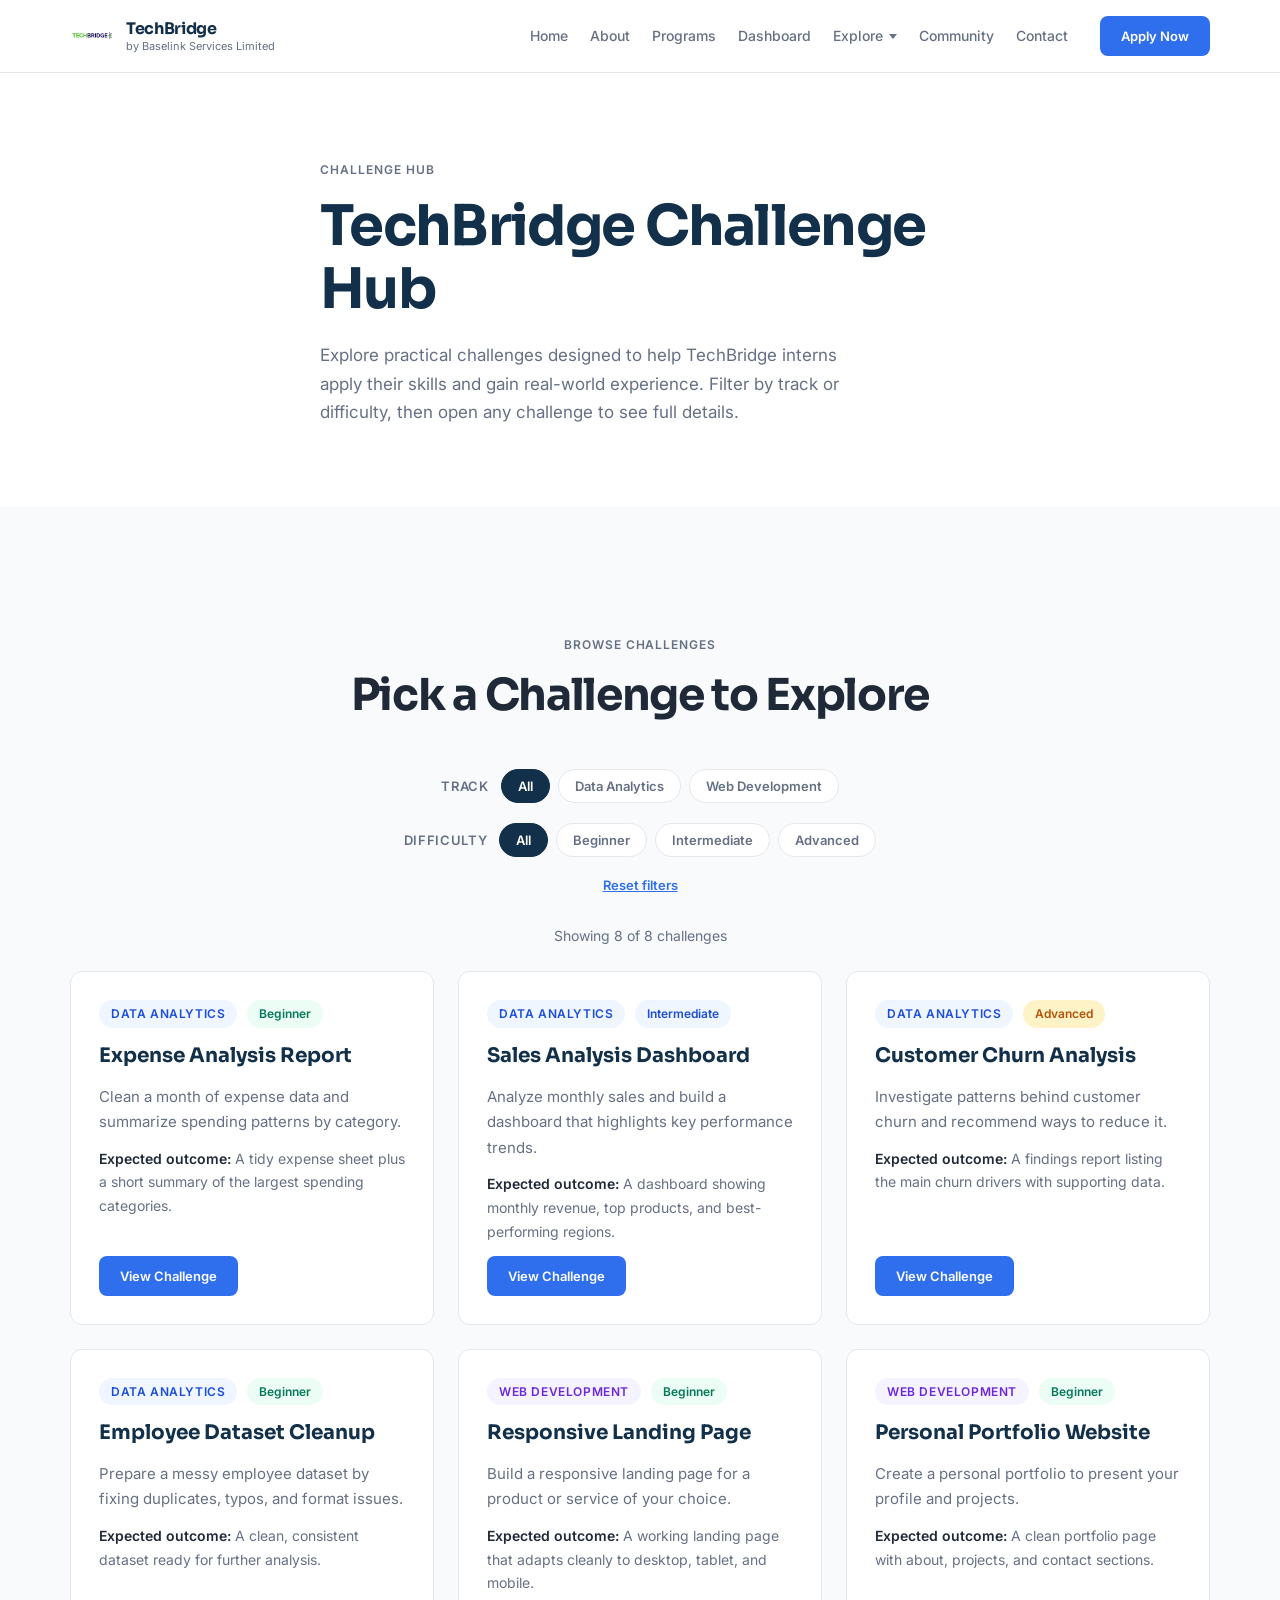
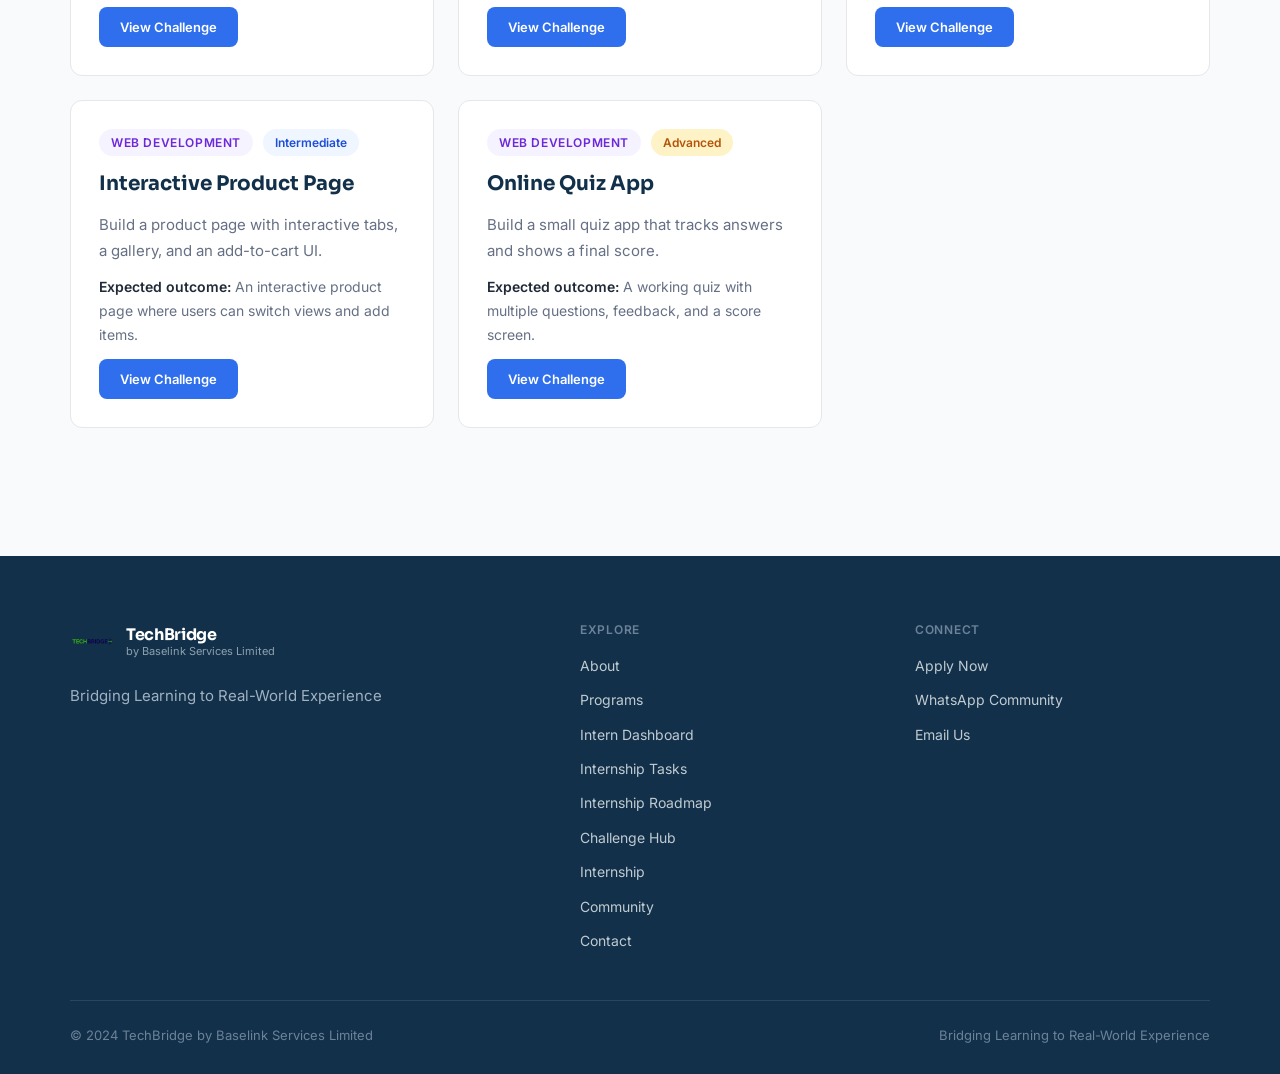
==== commit 80811c05: "Add interactive intern dashboard with progress tracking and task filters" ====
--- a/challenges.html
+++ b/challenges.html
@@ -31,6 +31,7 @@
         <a href="index.html">Home</a>
         <a href="index.html#about">About</a>
         <a href="programs.html">Programs</a>
+        <a href="dashboard.html">Dashboard</a>
         <div class="dropdown-wrap">
           <a class="nav-has-dropdown" role="button" tabindex="0" aria-haspopup="true">Explore</a>
           <div class="dropdown">
@@ -125,6 +126,7 @@
           <span class="footer-col-title">Explore</span>
           <a href="index.html#about">About</a>
           <a href="programs.html">Programs</a>
+          <a href="dashboard.html">Intern Dashboard</a>
           <a href="tasks.html">Internship Tasks</a>
           <a href="roadmap.html">Internship Roadmap</a>
           <a href="challenges.html">Challenge Hub</a>
--- a/style.css
+++ b/style.css
@@ -1743,3 +1743,332 @@
   .ch-card { padding: 24px 20px; }
   .modal-content { padding: 28px 20px 24px; }
 }
+
+/* Intern Dashboard */
+
+.dash-welcome {
+  padding: 150px 0 48px;
+  background: var(--white);
+}
+
+.welcome-card {
+  background: linear-gradient(135deg, var(--navy) 0%, #1b3f63 100%);
+  border-radius: 16px;
+  padding: 36px 40px;
+  display: flex;
+  gap: 24px;
+  align-items: center;
+  flex-wrap: wrap;
+  color: var(--white);
+  box-shadow: 0 24px 64px rgba(18, 48, 74, 0.28);
+}
+
+.welcome-avatar {
+  width: 68px;
+  height: 68px;
+  flex: 0 0 auto;
+  border-radius: 50%;
+  background: rgba(255, 255, 255, 0.14);
+  border: 2px solid rgba(255, 255, 255, 0.35);
+  display: flex;
+  align-items: center;
+  justify-content: center;
+  font-family: var(--font-heading);
+  font-size: 26px;
+  font-weight: 700;
+}
+
+.welcome-text { flex: 1 1 280px; }
+
+.welcome-text h1 {
+  font-size: 28px;
+  font-weight: 700;
+  margin-bottom: 4px;
+}
+
+.welcome-role {
+  font-size: 15px;
+  font-weight: 600;
+  color: #9DB8FF;
+  margin-bottom: 10px;
+}
+
+.welcome-msg {
+  font-size: 14px;
+  line-height: 1.7;
+  color: rgba(255, 255, 255, 0.78);
+  max-width: 620px;
+}
+
+.welcome-badge {
+  font-size: 12px;
+  font-weight: 600;
+  letter-spacing: 0.03em;
+  padding: 8px 14px;
+  border-radius: 999px;
+  background: rgba(255, 255, 255, 0.12);
+  border: 1px solid rgba(255, 255, 255, 0.28);
+  white-space: nowrap;
+}
+
+.dashboard-grid {
+  display: grid;
+  grid-template-columns: 1.6fr 1fr;
+  gap: 24px;
+  align-items: start;
+}
+
+.dashboard-main,
+.dashboard-side { display: flex; flex-direction: column; gap: 24px; }
+
+.dash-card {
+  background: var(--white);
+  border: 1px solid var(--border);
+  border-radius: 16px;
+  padding: 28px;
+}
+
+.dash-card-head { margin-bottom: 22px; }
+
+.dash-card-head h2 {
+  font-size: 22px;
+  font-weight: 700;
+  color: var(--navy);
+}
+
+.dp-stats {
+  display: grid;
+  grid-template-columns: repeat(3, 1fr);
+  gap: 14px;
+  margin-bottom: 20px;
+}
+
+.dp-stat {
+  background: var(--bg);
+  border: 1px solid var(--border);
+  border-radius: 12px;
+  padding: 18px 16px;
+  display: flex;
+  flex-direction: column;
+  gap: 4px;
+}
+
+.dp-stat strong {
+  font-family: var(--font-heading);
+  font-size: 32px;
+  font-weight: 700;
+  color: var(--navy);
+  line-height: 1;
+}
+
+.dp-stat span {
+  font-size: 13px;
+  color: var(--muted);
+}
+
+.dp-track {
+  height: 12px;
+  border-radius: 999px;
+  background: var(--border);
+  overflow: hidden;
+}
+
+.dp-bar {
+  height: 100%;
+  width: 0;
+  border-radius: 999px;
+  background: linear-gradient(90deg, var(--blue), #5b8def);
+  transition: width 0.5s ease;
+}
+
+.dash-tasks-head {
+  display: flex;
+  gap: 16px;
+  align-items: flex-end;
+  justify-content: space-between;
+  flex-wrap: wrap;
+}
+
+.dash-tasks-head .ch-filter-btns { flex-shrink: 0; }
+
+.dash-all-done {
+  background: #ECFDF5;
+  border: 1px solid #A7F3D0;
+  color: #047857;
+  font-weight: 600;
+  font-size: 14px;
+  border-radius: 10px;
+  padding: 14px 18px;
+  margin-bottom: 18px;
+}
+
+.task-track-grid {
+  display: grid;
+  grid-template-columns: repeat(2, 1fr);
+  gap: 18px;
+}
+
+.task-track-card {
+  display: flex;
+  flex-direction: column;
+  gap: 8px;
+  background: var(--white);
+  border: 1px solid var(--border);
+  border-radius: 14px;
+  padding: 22px;
+  transition: transform 0.2s, box-shadow 0.2s, border-color 0.2s;
+}
+
+.task-track-card:hover {
+  transform: translateY(-2px);
+  box-shadow: 0 14px 32px rgba(18, 48, 74, 0.1);
+  border-color: #d6deea;
+}
+
+.task-track-top {
+  display: flex;
+  align-items: center;
+  justify-content: space-between;
+  gap: 10px;
+  margin-bottom: 4px;
+}
+
+.task-track-num {
+  font-family: var(--font-heading);
+  font-size: 12px;
+  font-weight: 700;
+  letter-spacing: 0.08em;
+  color: var(--blue);
+  text-transform: uppercase;
+}
+
+.task-track-card h3 {
+  font-size: 17px;
+  font-weight: 700;
+  color: var(--navy);
+  line-height: 1.35;
+}
+
+.task-track-card p {
+  font-size: 13.5px;
+  line-height: 1.6;
+  color: var(--muted);
+}
+
+.task-track-actions {
+  display: flex;
+  gap: 10px;
+  flex-wrap: wrap;
+  margin-top: auto;
+  padding-top: 8px;
+}
+
+.dash-chhub h2,
+.dash-tech h2 {
+  font-size: 22px;
+  font-weight: 700;
+  color: var(--navy);
+  margin-bottom: 8px;
+}
+
+.dash-chhub p,
+.dash-tech p {
+  font-size: 14px;
+  line-height: 1.7;
+  color: var(--muted);
+}
+
+.chhub-count {
+  display: inline-block;
+  font-size: 13px;
+  font-weight: 600;
+  color: #047857;
+  background: #ECFDF5;
+  border: 1px solid #A7F3D0;
+  padding: 6px 14px;
+  border-radius: 999px;
+  margin: 14px 0 18px;
+}
+
+.tech-filter {
+  display: flex;
+  flex-wrap: wrap;
+  gap: 8px;
+  margin: 18px 0 4px;
+}
+
+.tech-btn {
+  font-family: var(--font-base);
+  font-size: 13px;
+  font-weight: 600;
+  color: var(--ink);
+  background: var(--white);
+  border: 1.5px solid var(--border);
+  border-radius: 999px;
+  padding: 8px 16px;
+  cursor: pointer;
+  transition: border-color 0.2s, color 0.2s, background 0.2s;
+}
+
+.tech-btn:hover { border-color: var(--blue); color: var(--ink); }
+
+.tech-btn.active {
+  background: var(--navy);
+  border-color: var(--navy);
+  color: var(--white);
+}
+
+.tech-info {
+  margin-top: 16px;
+  min-height: 150px;
+}
+
+.tech-info h3 {
+  font-size: 20px;
+  font-weight: 700;
+  color: var(--navy);
+  margin-bottom: 8px;
+}
+
+.tech-info p {
+  font-size: 14px;
+  line-height: 1.7;
+  color: var(--ink);
+  margin-bottom: 14px;
+}
+
+.tech-chips { display: flex; flex-wrap: wrap; gap: 8px; margin-bottom: 16px; }
+
+.tech-chip {
+  font-size: 12px;
+  font-weight: 600;
+  color: var(--navy);
+  background: var(--bg);
+  border: 1px solid var(--border);
+  border-radius: 999px;
+  padding: 6px 12px;
+}
+
+.tech-link {
+  font-size: 14px;
+  font-weight: 600;
+  color: var(--blue);
+  text-decoration: none;
+}
+
+.tech-link:hover { text-decoration: underline; }
+
+@media (max-width: 1000px) {
+  .dashboard-grid { grid-template-columns: 1fr; }
+  .task-track-grid { grid-template-columns: repeat(2, 1fr); }
+}
+
+@media (max-width: 620px) {
+  .dash-welcome { padding: 140px 0 36px; }
+  .welcome-card { padding: 26px 22px; }
+  .dp-stats { grid-template-columns: 1fr 1fr; }
+  .dp-stat:first-child { grid-column: 1 / -1; }
+  .task-track-grid { grid-template-columns: 1fr; }
+  .dash-card { padding: 22px; }
+  .dash-tasks-head .ch-filter-btns { width: 100%; justify-content: flex-start; overflow-x: auto; }
+}
